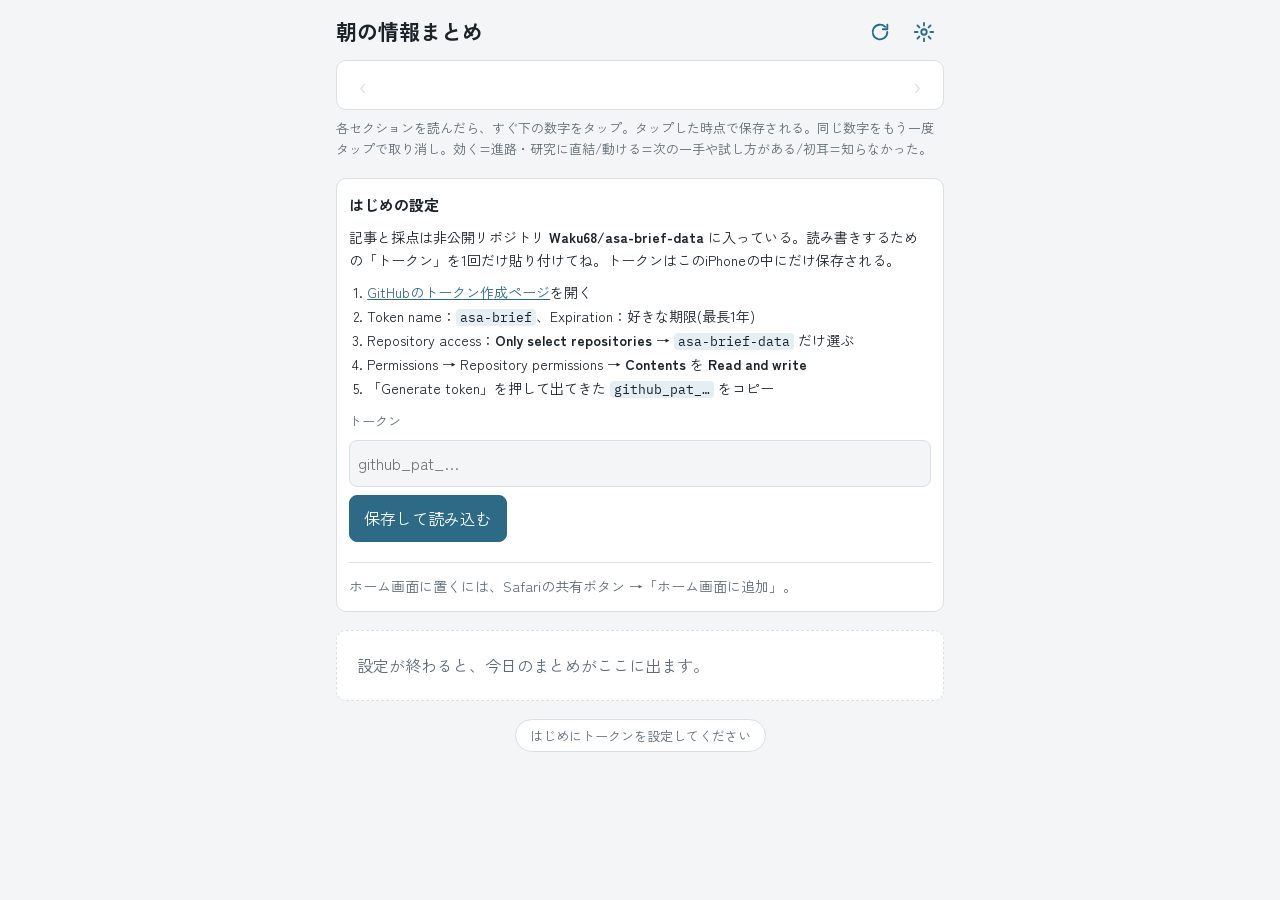
==== index.html @ 8b72187d "朝刊アプリ(PWA)の最初の版 Co-Authored-By: Claude Opus 5.5 <noreply@anthropic.com> Claude-Session: https://clau" ====
<!doctype html>
<html lang="ja">
<head>
<meta charset="utf-8">
<meta name="viewport" content="width=device-width,initial-scale=1,viewport-fit=cover">
<title>朝刊</title>
<meta name="description" content="わくの毎朝の情報まとめ">
<meta name="apple-mobile-web-app-capable" content="yes">
<meta name="mobile-web-app-capable" content="yes">
<meta name="apple-mobile-web-app-title" content="朝刊">
<meta name="apple-mobile-web-app-status-bar-style" content="default">
<meta name="theme-color" content="#f3f5f6" media="(prefers-color-scheme: light)">
<meta name="theme-color" content="#12181c" media="(prefers-color-scheme: dark)">
<link rel="manifest" href="manifest.webmanifest">
<link rel="icon" href="icon-192.png">
<link rel="apple-touch-icon" href="apple-touch-icon.png">
<link rel="preconnect" href="https://fonts.googleapis.com">
<link rel="preconnect" href="https://fonts.gstatic.com" crossorigin>
<link rel="stylesheet" href="https://fonts.googleapis.com/css2?family=Zen+Kaku+Gothic+New:wght@400;500;700&family=IBM+Plex+Mono:wght@500&display=swap">
<link rel="stylesheet" href="vendor/leaflet.css">
<link rel="stylesheet" href="style.css">
</head>
<body>
<div class="wrap">
  <header class="top">
    <div class="titlerow">
      <h1 id="title">朝の情報まとめ</h1>
      <div class="tools">
        <button id="reload" class="icon" type="button" aria-label="最新を読み込む" title="最新を読み込む">
          <svg viewBox="0 0 24 24" aria-hidden="true"><path d="M20 12a8 8 0 1 1-2.34-5.66M20 4v5h-5" fill="none" stroke="currentColor" stroke-width="2" stroke-linecap="round" stroke-linejoin="round"/></svg>
        </button>
        <button id="gear" class="icon" type="button" aria-label="設定" title="設定">
          <svg viewBox="0 0 24 24" aria-hidden="true"><circle cx="12" cy="12" r="3" fill="none" stroke="currentColor" stroke-width="2"/><path d="M12 2v3M12 19v3M2 12h3M19 12h3M4.9 4.9l2.1 2.1M17 17l2.1 2.1M4.9 19.1 7 17M17 7l2.1-2.1" fill="none" stroke="currentColor" stroke-width="2" stroke-linecap="round"/></svg>
        </button>
      </div>
    </div>
    <div class="datebar">
      <button id="prev" type="button" aria-label="前の回" disabled>‹</button>
      <span id="which">読み込み中</span>
      <button id="next" type="button" aria-label="次の回" disabled>›</button>
    </div>
    <p class="help">各セクションを読んだら、すぐ下の数字をタップ。タップした時点で保存される。同じ数字をもう一度タップで取り消し。効く=進路・研究に直結/動ける=次の一手や試し方がある/初耳=知らなかった。</p>
  </header>

  <section id="settings" class="card settings" hidden>
    <h2>はじめの設定</h2>
    <p>記事と採点は非公開リポジトリ <b>Waku68/asa-brief-data</b> に入っている。読み書きするための「トークン」を1回だけ貼り付けてね。トークンはこのiPhoneの中にだけ保存される。</p>
    <ol>
      <li><a href="https://github.com/settings/personal-access-tokens/new" target="_blank" rel="noopener">GitHubのトークン作成ページ</a>を開く</li>
      <li>Token name：<code>asa-brief</code>、Expiration：好きな期限(最長1年)</li>
      <li>Repository access：<b>Only select repositories</b> → <code>asa-brief-data</code> だけ選ぶ</li>
      <li>Permissions → Repository permissions → <b>Contents</b> を <b>Read and write</b></li>
      <li>「Generate token」を押して出てきた <code>github_pat_…</code> をコピー</li>
    </ol>
    <label for="token" class="lab2">トークン</label>
    <input id="token" type="password" autocomplete="off" autocapitalize="off" spellcheck="false" placeholder="github_pat_…">
    <div class="btnrow">
      <button id="saveToken" type="button" class="primary">保存して読み込む</button>
      <button id="closeSettings" type="button">閉じる</button>
    </div>
    <p id="tokenMsg" class="help" role="status"></p>
    <hr>
    <p class="help">ホーム画面に置くには、Safariの共有ボタン →「ホーム画面に追加」。</p>
  </section>

  <form id="f" onsubmit="return false">
    <div id="body"><div class="empty">まとめを読み込んでいます。</div></div>
    <div id="tail" hidden>
      <section class="card"><h2>全体の分量</h2><div class="seg three"><input type="radio" id="vol-0" name="volume" value="多すぎ"><label for="vol-0">多すぎ</label><input type="radio" id="vol-1" name="volume" value="ちょうど"><label for="vol-1">ちょうど</label><input type="radio" id="vol-2" name="volume" value="足りない"><label for="vol-2">足りない</label></div></section>
      <section class="card"><h2>ひとこと(任意)</h2><textarea id="note" placeholder="例:編入の話をもっと/この話を明日深掘りして"></textarea></section>
    </div>
  </form>
  <div id="status" role="status">接続中…</div>
</div>
<script src="vendor/marked.min.js"></script>
<script src="vendor/purify.min.js"></script>
<script src="vendor/leaflet.js"></script>
<script src="app.js"></script>
</body>
</html>
---- vendor/leaflet.css ----
/* required styles */

.leaflet-pane,
.leaflet-tile,
.leaflet-marker-icon,
.leaflet-marker-shadow,
.leaflet-tile-container,
.leaflet-pane > svg,
.leaflet-pane > canvas,
.leaflet-zoom-box,
.leaflet-image-layer,
.leaflet-layer {
	position: absolute;
	left: 0;
	top: 0;
	}
.leaflet-container {
	overflow: hidden;
	}
.leaflet-tile,
.leaflet-marker-icon,
.leaflet-marker-shadow {
	-webkit-user-select: none;
	   -moz-user-select: none;
	        user-select: none;
	  -webkit-user-drag: none;
	}
/* Prevents IE11 from highlighting tiles in blue */
.leaflet-tile::selection {
	background: transparent;
}
/* Safari renders non-retina tile on retina better with this, but Chrome is worse */
.leaflet-safari .leaflet-tile {
	image-rendering: -webkit-optimize-contrast;
	}
/* hack that prevents hw layers "stretching" when loading new tiles */
.leaflet-safari .leaflet-tile-container {
	width: 1600px;
	height: 1600px;
	-webkit-transform-origin: 0 0;
	}
.leaflet-marker-icon,
.leaflet-marker-shadow {
	display: block;
	}
/* .leaflet-container svg: reset svg max-width decleration shipped in Joomla! (joomla.org) 3.x */
/* .leaflet-container img: map is broken in FF if you have max-width: 100% on tiles */
.leaflet-container .leaflet-overlay-pane svg {
	max-width: none !important;
	max-height: none !important;
	}
.leaflet-container .leaflet-marker-pane img,
.leaflet-container .leaflet-shadow-pane img,
.leaflet-container .leaflet-tile-pane img,
.leaflet-container img.leaflet-image-layer,
.leaflet-container .leaflet-tile {
	max-width: none !important;
	max-height: none !important;
	width: auto;
	padding: 0;
	}

.leaflet-container img.leaflet-tile {
	/* See: https://bugs.chromium.org/p/chromium/issues/detail?id=600120 */
	mix-blend-mode: plus-lighter;
}

.leaflet-container.leaflet-touch-zoom {
	-ms-touch-action: pan-x pan-y;
	touch-action: pan-x pan-y;
	}
.leaflet-container.leaflet-touch-drag {
	-ms-touch-action: pinch-zoom;
	/* Fallback for FF which doesn't support pinch-zoom */
	touch-action: none;
	touch-action: pinch-zoom;
}
.leaflet-container.leaflet-touch-drag.leaflet-touch-zoom {
	-ms-touch-action: none;
	touch-action: none;
}
.leaflet-container {
	-webkit-tap-highlight-color: transparent;
}
.leaflet-container a {
	-webkit-tap-highlight-color: rgba(51, 181, 229, 0.4);
}
.leaflet-tile {
	filter: inherit;
	visibility: hidden;
	}
.leaflet-tile-loaded {
	visibility: inherit;
	}
.leaflet-zoom-box {
	width: 0;
	height: 0;
	-moz-box-sizing: border-box;
	     box-sizing: border-box;
	z-index: 800;
	}
/* workaround for https://bugzilla.mozilla.org/show_bug.cgi?id=888319 */
.leaflet-overlay-pane svg {
	-moz-user-select: none;
	}

.leaflet-pane         { z-index: 400; }

.leaflet-tile-pane    { z-index: 200; }
.leaflet-overlay-pane { z-index: 400; }
.leaflet-shadow-pane  { z-index: 500; }
.leaflet-marker-pane  { z-index: 600; }
.leaflet-tooltip-pane   { z-index: 650; }
.leaflet-popup-pane   { z-index: 700; }

.leaflet-map-pane canvas { z-index: 100; }
.leaflet-map-pane svg    { z-index: 200; }

.leaflet-vml-shape {
	width: 1px;
	height: 1px;
	}
.lvml {
	behavior: url(#default#VML);
	display: inline-block;
	position: absolute;
	}


/* control positioning */

.leaflet-control {
	position: relative;
	z-index: 800;
	pointer-events: visiblePainted; /* IE 9-10 doesn't have auto */
	pointer-events: auto;
	}
.leaflet-top,
.leaflet-bottom {
	position: absolute;
	z-index: 1000;
	pointer-events: none;
	}
.leaflet-top {
	top: 0;
	}
.leaflet-right {
	right: 0;
	}
.leaflet-bottom {
	bottom: 0;
	}
.leaflet-left {
	left: 0;
	}
.leaflet-control {
	float: left;
	clear: both;
	}
.leaflet-right .leaflet-control {
	float: right;
	}
.leaflet-top .leaflet-control {
	margin-top: 10px;
	}
.leaflet-bottom .leaflet-control {
	margin-bottom: 10px;
	}
.leaflet-left .leaflet-control {
	margin-left: 10px;
	}
.leaflet-right .leaflet-control {
	margin-right: 10px;
	}


/* zoom and fade animations */

.leaflet-fade-anim .leaflet-popup {
	opacity: 0;
	-webkit-transition: opacity 0.2s linear;
	   -moz-transition: opacity 0.2s linear;
	        transition: opacity 0.2s linear;
	}
.leaflet-fade-anim .leaflet-map-pane .leaflet-popup {
	opacity: 1;
	}
.leaflet-zoom-animated {
	-webkit-transform-origin: 0 0;
	    -ms-transform-origin: 0 0;
	        transform-origin: 0 0;
	}
svg.leaflet-zoom-animated {
	will-change: transform;
}

.leaflet-zoom-anim .leaflet-zoom-animated {
	-webkit-transition: -webkit-transform 0.25s cubic-bezier(0,0,0.25,1);
	   -moz-transition:    -moz-transform 0.25s cubic-bezier(0,0,0.25,1);
	        transition:         transform 0.25s cubic-bezier(0,0,0.25,1);
	}
.leaflet-zoom-anim .leaflet-tile,
.leaflet-pan-anim .leaflet-tile {
	-webkit-transition: none;
	   -moz-transition: none;
	        transition: none;
	}

.leaflet-zoom-anim .leaflet-zoom-hide {
	visibility: hidden;
	}


/* cursors */

.leaflet-interactive {
	cursor: pointer;
	}
.leaflet-grab {
	cursor: -webkit-grab;
	cursor:    -moz-grab;
	cursor:         grab;
	}
.leaflet-crosshair,
.leaflet-crosshair .leaflet-interactive {
	cursor: crosshair;
	}
.leaflet-popup-pane,
.leaflet-control {
	cursor: auto;
	}
.leaflet-dragging .leaflet-grab,
.leaflet-dragging .leaflet-grab .leaflet-interactive,
.leaflet-dragging .leaflet-marker-draggable {
	cursor: move;
	cursor: -webkit-grabbing;
	cursor:    -moz-grabbing;
	cursor:         grabbing;
	}

/* marker & overlays interactivity */
.leaflet-marker-icon,
.leaflet-marker-shadow,
.leaflet-image-layer,
.leaflet-pane > svg path,
.leaflet-tile-container {
	pointer-events: none;
	}

.leaflet-marker-icon.leaflet-interactive,
.leaflet-image-layer.leaflet-interactive,
.leaflet-pane > svg path.leaflet-interactive,
svg.leaflet-image-layer.leaflet-interactive path {
	pointer-events: visiblePainted; /* IE 9-10 doesn't have auto */
	pointer-events: auto;
	}

/* visual tweaks */

.leaflet-container {
	background: #ddd;
	outline-offset: 1px;
	}
.leaflet-container a {
	color: #0078A8;
	}
.leaflet-zoom-box {
	border: 2px dotted #38f;
	background: rgba(255,255,255,0.5);
	}


/* general typography */
.leaflet-container {
	font-family: "Helvetica Neue", Arial, Helvetica, sans-serif;
	font-size: 12px;
	font-size: 0.75rem;
	line-height: 1.5;
	}


/* general toolbar styles */

.leaflet-bar {
	box-shadow: 0 1px 5px rgba(0,0,0,0.65);
	border-radius: 4px;
	}
.leaflet-bar a {
	background-color: #fff;
	border-bottom: 1px solid #ccc;
	width: 26px;
	height: 26px;
	line-height: 26px;
	display: block;
	text-align: center;
	text-decoration: none;
	color: black;
	}
.leaflet-bar a,
.leaflet-control-layers-toggle {
	background-position: 50% 50%;
	background-repeat: no-repeat;
	display: block;
	}
.leaflet-bar a:hover,
.leaflet-bar a:focus {
	background-color: #f4f4f4;
	}
.leaflet-bar a:first-child {
	border-top-left-radius: 4px;
	border-top-right-radius: 4px;
	}
.leaflet-bar a:last-child {
	border-bottom-left-radius: 4px;
	border-bottom-right-radius: 4px;
	border-bottom: none;
	}
.leaflet-bar a.leaflet-disabled {
	cursor: default;
	background-color: #f4f4f4;
	color: #bbb;
	}

.leaflet-touch .leaflet-bar a {
	width: 30px;
	height: 30px;
	line-height: 30px;
	}
.leaflet-touch .leaflet-bar a:first-child {
	border-top-left-radius: 2px;
	border-top-right-radius: 2px;
	}
.leaflet-touch .leaflet-bar a:last-child {
	border-bottom-left-radius: 2px;
	border-bottom-right-radius: 2px;
	}

/* zoom control */

.leaflet-control-zoom-in,
.leaflet-control-zoom-out {
	font: bold 18px 'Lucida Console', Monaco, monospace;
	text-indent: 1px;
	}

.leaflet-touch .leaflet-control-zoom-in, .leaflet-touch .leaflet-control-zoom-out  {
	font-size: 22px;
	}


/* layers control */

.leaflet-control-layers {
	box-shadow: 0 1px 5px rgba(0,0,0,0.4);
	background: #fff;
	border-radius: 5px;
	}
.leaflet-control-layers-toggle {
	background-image: url(images/layers.png);
	width: 36px;
	height: 36px;
	}
.leaflet-retina .leaflet-control-layers-toggle {
	background-image: url(images/layers-2x.png);
	background-size: 26px 26px;
	}
.leaflet-touch .leaflet-control-layers-toggle {
	width: 44px;
	height: 44px;
	}
.leaflet-control-layers .leaflet-control-layers-list,
.leaflet-control-layers-expanded .leaflet-control-layers-toggle {
	display: none;
	}
.leaflet-control-layers-expanded .leaflet-control-layers-list {
	display: block;
	position: relative;
	}
.leaflet-control-layers-expanded {
	padding: 6px 10px 6px 6px;
	color: #333;
	background: #fff;
	}
.leaflet-control-layers-scrollbar {
	overflow-y: scroll;
	overflow-x: hidden;
	padding-right: 5px;
	}
.leaflet-control-layers-selector {
	margin-top: 2px;
	position: relative;
	top: 1px;
	}
.leaflet-control-layers label {
	display: block;
	font-size: 13px;
	font-size: 1.08333em;
	}
.leaflet-control-layers-separator {
	height: 0;
	border-top: 1px solid #ddd;
	margin: 5px -10px 5px -6px;
	}

/* Default icon URLs */
.leaflet-default-icon-path { /* used only in path-guessing heuristic, see L.Icon.Default */
	background-image: url(images/marker-icon.png);
	}


/* attribution and scale controls */

.leaflet-container .leaflet-control-attribution {
	background: #fff;
	background: rgba(255, 255, 255, 0.8);
	margin: 0;
	}
.leaflet-control-attribution,
.leaflet-control-scale-line {
	padding: 0 5px;
	color: #333;
	line-height: 1.4;
	}
.leaflet-control-attribution a {
	text-decoration: none;
	}
.leaflet-control-attribution a:hover,
.leaflet-control-attribution a:focus {
	text-decoration: underline;
	}
.leaflet-attribution-flag {
	display: inline !important;
	vertical-align: baseline !important;
	width: 1em;
	height: 0.6669em;
	}
.leaflet-left .leaflet-control-scale {
	margin-left: 5px;
	}
.leaflet-bottom .leaflet-control-scale {
	margin-bottom: 5px;
	}
.leaflet-control-scale-line {
	border: 2px solid #777;
	border-top: none;
	line-height: 1.1;
	padding: 2px 5px 1px;
	white-space: nowrap;
	-moz-box-sizing: border-box;
	     box-sizing: border-box;
	background: rgba(255, 255, 255, 0.8);
	text-shadow: 1px 1px #fff;
	}
.leaflet-control-scale-line:not(:first-child) {
	border-top: 2px solid #777;
	border-bottom: none;
	margin-top: -2px;
	}
.leaflet-control-scale-line:not(:first-child):not(:last-child) {
	border-bottom: 2px solid #777;
	}

.leaflet-touch .leaflet-control-attribution,
.leaflet-touch .leaflet-control-layers,
.leaflet-touch .leaflet-bar {
	box-shadow: none;
	}
.leaflet-touch .leaflet-control-layers,
.leaflet-touch .leaflet-bar {
	border: 2px solid rgba(0,0,0,0.2);
	background-clip: padding-box;
	}


/* popup */

.leaflet-popup {
	position: absolute;
	text-align: center;
	margin-bottom: 20px;
	}
.leaflet-popup-content-wrapper {
	padding: 1px;
	text-align: left;
	border-radius: 12px;
	}
.leaflet-popup-content {
	margin: 13px 24px 13px 20px;
	line-height: 1.3;
	font-size: 13px;
	font-size: 1.08333em;
	min-height: 1px;
	}
.leaflet-popup-content p {
	margin: 17px 0;
	margin: 1.3em 0;
	}
.leaflet-popup-tip-container {
	width: 40px;
	height: 20px;
	position: absolute;
	left: 50%;
	margin-top: -1px;
	margin-left: -20px;
	overflow: hidden;
	pointer-events: none;
	}
.leaflet-popup-tip {
	width: 17px;
	height: 17px;
	padding: 1px;

	margin: -10px auto 0;
	pointer-events: auto;

	-webkit-transform: rotate(45deg);
	   -moz-transform: rotate(45deg);
	    -ms-transform: rotate(45deg);
	        transform: rotate(45deg);
	}
.leaflet-popup-content-wrapper,
.leaflet-popup-tip {
	background: white;
	color: #333;
	box-shadow: 0 3px 14px rgba(0,0,0,0.4);
	}
.leaflet-container a.leaflet-popup-close-button {
	position: absolute;
	top: 0;
	right: 0;
	border: none;
	text-align: center;
	width: 24px;
	height: 24px;
	font: 16px/24px Tahoma, Verdana, sans-serif;
	color: #757575;
	text-decoration: none;
	background: transparent;
	}
.leaflet-container a.leaflet-popup-close-button:hover,
.leaflet-container a.leaflet-popup-close-button:focus {
	color: #585858;
	}
.leaflet-popup-scrolled {
	overflow: auto;
	}

.leaflet-oldie .leaflet-popup-content-wrapper {
	-ms-zoom: 1;
	}
.leaflet-oldie .leaflet-popup-tip {
	width: 24px;
	margin: 0 auto;

	-ms-filter: "progid:DXImageTransform.Microsoft.Matrix(M11=0.70710678, M12=0.70710678, M21=-0.70710678, M22=0.70710678)";
	filter: progid:DXImageTransform.Microsoft.Matrix(M11=0.70710678, M12=0.70710678, M21=-0.70710678, M22=0.70710678);
	}

.leaflet-oldie .leaflet-control-zoom,
.leaflet-oldie .leaflet-control-layers,
.leaflet-oldie .leaflet-popup-content-wrapper,
.leaflet-oldie .leaflet-popup-tip {
	border: 1px solid #999;
	}


/* div icon */

.leaflet-div-icon {
	background: #fff;
	border: 1px solid #666;
	}


/* Tooltip */
/* Base styles for the element that has a tooltip */
.leaflet-tooltip {
	position: absolute;
	padding: 6px;
	background-color: #fff;
	border: 1px solid #fff;
	border-radius: 3px;
	color: #222;
	white-space: nowrap;
	-webkit-user-select: none;
	-moz-user-select: none;
	-ms-user-select: none;
	user-select: none;
	pointer-events: none;
	box-shadow: 0 1px 3px rgba(0,0,0,0.4);
	}
.leaflet-tooltip.leaflet-interactive {
	cursor: pointer;
	pointer-events: auto;
	}
.leaflet-tooltip-top:before,
.leaflet-tooltip-bottom:before,
.leaflet-tooltip-left:before,
.leaflet-tooltip-right:before {
	position: absolute;
	pointer-events: none;
	border: 6px solid transparent;
	background: transparent;
	content: "";
	}

/* Directions */

.leaflet-tooltip-bottom {
	margin-top: 6px;
}
.leaflet-tooltip-top {
	margin-top: -6px;
}
.leaflet-tooltip-bottom:before,
.leaflet-tooltip-top:before {
	left: 50%;
	margin-left: -6px;
	}
.leaflet-tooltip-top:before {
	bottom: 0;
	margin-bottom: -12px;
	border-top-color: #fff;
	}
.leaflet-tooltip-bottom:before {
	top: 0;
	margin-top: -12px;
	margin-left: -6px;
	border-bottom-color: #fff;
	}
.leaflet-tooltip-left {
	margin-left: -6px;
}
.leaflet-tooltip-right {
	margin-left: 6px;
}
.leaflet-tooltip-left:before,
.leaflet-tooltip-right:before {
	top: 50%;
	margin-top: -6px;
	}
.leaflet-tooltip-left:before {
	right: 0;
	margin-right: -12px;
	border-left-color: #fff;
	}
.leaflet-tooltip-right:before {
	left: 0;
	margin-left: -12px;
	border-right-color: #fff;
	}

/* Printing */

@media print {
	/* Prevent printers from removing background-images of controls. */
	.leaflet-control {
		-webkit-print-color-adjust: exact;
		print-color-adjust: exact;
		}
	}
---- style.css ----
/* layout: one reading column; each section's text is followed directly by its own rating strip */
:root{
  --bg:#f3f5f6; --surface:#ffffff; --fg:#1b2329; --muted:#5e6b74; --line:#d9dfe3;
  --accent:#2c6a86; --accent-fg:#ffffff; --soft:#e4eef3; --ok:#2f7a4f; --warn:#a0522d;
  --f-body:"Zen Kaku Gothic New",system-ui,-apple-system,"Hiragino Sans",sans-serif;
  --f-num:"IBM Plex Mono",ui-monospace,Menlo,monospace;
  color-scheme:light;
}
@media (prefers-color-scheme:dark){:root:not([data-theme="light"]){
  --bg:#12181c; --surface:#1a2228; --fg:#e6ecef; --muted:#97a6af; --line:#2c3840;
  --accent:#7fbcd8; --accent-fg:#0f1a20; --soft:#203039; --ok:#7cc79a; --warn:#e0a07a; color-scheme:dark}}
:root[data-theme="dark"]{
  --bg:#12181c; --surface:#1a2228; --fg:#e6ecef; --muted:#97a6af; --line:#2c3840;
  --accent:#7fbcd8; --accent-fg:#0f1a20; --soft:#203039; --ok:#7cc79a; --warn:#e0a07a; color-scheme:dark}
*{box-sizing:border-box}
html{-webkit-text-size-adjust:100%}
body{margin:0;background:var(--bg);color:var(--fg);font-family:var(--f-body);font-size:16px;line-height:1.8;
  padding-top:env(safe-area-inset-top,0px);padding-bottom:env(safe-area-inset-bottom,0px)}
[hidden]{display:none!important}
img{max-width:100%}
.wrap{max-width:640px;margin:0 auto;padding-inline:16px;padding-block:12px 48px;display:grid;gap:18px}
header.top{display:grid;gap:8px}
.titlerow{display:flex;align-items:center;justify-content:space-between;gap:8px}
h1{font-size:21px;line-height:1.4;margin:0;text-wrap:balance}
.tools{display:flex;gap:4px}
button{font:inherit}
.icon{background:transparent;border:0;color:var(--accent);width:40px;height:40px;border-radius:8px;display:grid;place-items:center;cursor:pointer}
.icon svg{width:22px;height:22px}
.icon.spin svg{animation:spin 1s linear infinite}
@keyframes spin{to{transform:rotate(360deg)}}
@media (prefers-reduced-motion:reduce){.icon.spin svg{animation:none}}
button:focus-visible,a:focus-visible{outline:2px solid var(--accent);outline-offset:2px}
.datebar{display:flex;align-items:center;justify-content:space-between;gap:8px;background:var(--surface);border:1px solid var(--line);border-radius:10px;padding:4px}
.datebar button{background:transparent;border:0;color:var(--accent);font-size:22px;width:44px;height:40px;border-radius:8px;cursor:pointer}
.datebar button:disabled{color:var(--line);cursor:default}
#which{font-family:var(--f-num);font-size:15px;font-variant-numeric:tabular-nums;text-align:center}
.help{color:var(--muted);font-size:13px;line-height:1.6;margin:0}
#body,#tail,#f{display:grid;gap:18px}
.lead{background:var(--soft);border-radius:10px;padding:12px 14px;display:grid;gap:6px}
.lead .k{font-size:12px;letter-spacing:.06em;color:var(--muted)}
.lead p{margin:0}
.md{min-width:0;overflow-wrap:anywhere}
.md p{margin:0 0 .7em}
.md ul,.md ol{margin:0 0 .8em;padding-left:1.3em}
.md li{margin:.2em 0}
.md a{color:var(--accent)}
.md strong{font-weight:700}
.md table{display:block;overflow-x:auto;border-collapse:collapse;font-size:14px;margin:0 0 .8em;line-height:1.6}
.md th,.md td{border:1px solid var(--line);padding:6px 8px;vertical-align:top;min-width:7em}
.md th{background:var(--soft);text-align:left}
.md p:last-child:has(> a:first-child){font-size:13px;color:var(--muted)}
.md code{font-family:var(--f-num);font-size:.9em;background:var(--soft);padding:0 4px;border-radius:4px}
/* photos and maps attached to an item */
.md li.has-fig{list-style:none;margin-left:-1.3em}
figure.photo{margin:.4em 0 .6em;display:grid;gap:4px}
figure.photo img{display:block;width:100%;max-height:60vh;object-fit:cover;border-radius:8px;background:var(--soft)}
figure.photo figcaption,.mapcap{font-size:12px;line-height:1.5;color:var(--muted)}
.map{height:200px;border-radius:8px;border:1px solid var(--line);margin:.4em 0 .2em;background:var(--soft);z-index:0}
.leaflet-container{font-family:var(--f-body)}
article{display:grid;gap:10px;scroll-margin-top:12px}
article h2{font-size:18px;line-height:1.4;margin:6px 0 0;padding-top:14px;border-top:2px solid var(--fg);text-wrap:balance}
.rate{background:var(--surface);border:1px solid var(--line);border-radius:10px;padding:10px 12px;display:grid;gap:8px}
.rate .cap{font-size:12px;letter-spacing:.06em;color:var(--muted)}
.row{display:grid;grid-template-columns:4.2em 1fr;align-items:center;gap:8px}
.row .lab{font-size:13px;color:var(--muted)}
.seg{display:grid;grid-template-columns:repeat(5,1fr);gap:6px}
.seg.three{grid-template-columns:repeat(3,1fr)}
.seg input{position:absolute;opacity:0;width:1px;height:1px;pointer-events:none}
.seg label{display:flex;align-items:center;justify-content:center;height:40px;border:1px solid var(--line);background:var(--bg);color:var(--fg);border-radius:8px;font-family:var(--f-num);font-size:15px;cursor:pointer;user-select:none;-webkit-user-select:none;-webkit-tap-highlight-color:transparent;touch-action:manipulation}
.seg.three label{font-family:var(--f-body);font-size:14px}
.seg input:checked+label{background:var(--accent);border-color:var(--accent);color:var(--accent-fg)}
.seg input:focus-visible+label{outline:2px solid var(--accent);outline-offset:2px}
.card{background:var(--surface);border:1px solid var(--line);border-radius:10px;padding:12px;display:grid;gap:8px}
.card h2{font-size:15px;margin:0}
textarea,input[type=password],input[type=text]{width:100%;border:1px solid var(--line);border-radius:8px;background:var(--bg);color:var(--fg);font:inherit;font-size:16px;padding:8px}
textarea{min-height:70px}
.settings p,.settings ol{margin:0;font-size:14px;line-height:1.7}
.settings ol{padding-left:1.3em}
.settings a{color:var(--accent)}
.settings code{font-family:var(--f-num);font-size:13px;background:var(--soft);padding:0 4px;border-radius:4px;overflow-wrap:anywhere}
.settings hr{border:0;border-top:1px solid var(--line);width:100%;margin:4px 0}
.lab2{font-size:13px;color:var(--muted)}
.btnrow{display:flex;gap:8px;flex-wrap:wrap}
.btnrow button{border:1px solid var(--line);background:var(--bg);color:var(--fg);border-radius:8px;padding:8px 14px;cursor:pointer}
.btnrow button.primary{background:var(--accent);border-color:var(--accent);color:var(--accent-fg)}
#status{z-index:1000;position:sticky;bottom:calc(env(safe-area-inset-bottom,0px) + 8px);justify-self:center;font-size:13px;color:var(--muted);background:var(--surface);border:1px solid var(--line);border-radius:999px;padding:4px 14px;min-height:1.4em;max-width:100%;text-align:center}
#status.ok{color:var(--ok)}
#status.warn{color:var(--warn)}
.empty{background:var(--surface);border:1px dashed var(--line);border-radius:10px;padding:20px;color:var(--muted)}
@media (prefers-reduced-motion:no-preference){.seg label{transition:background .12s}}
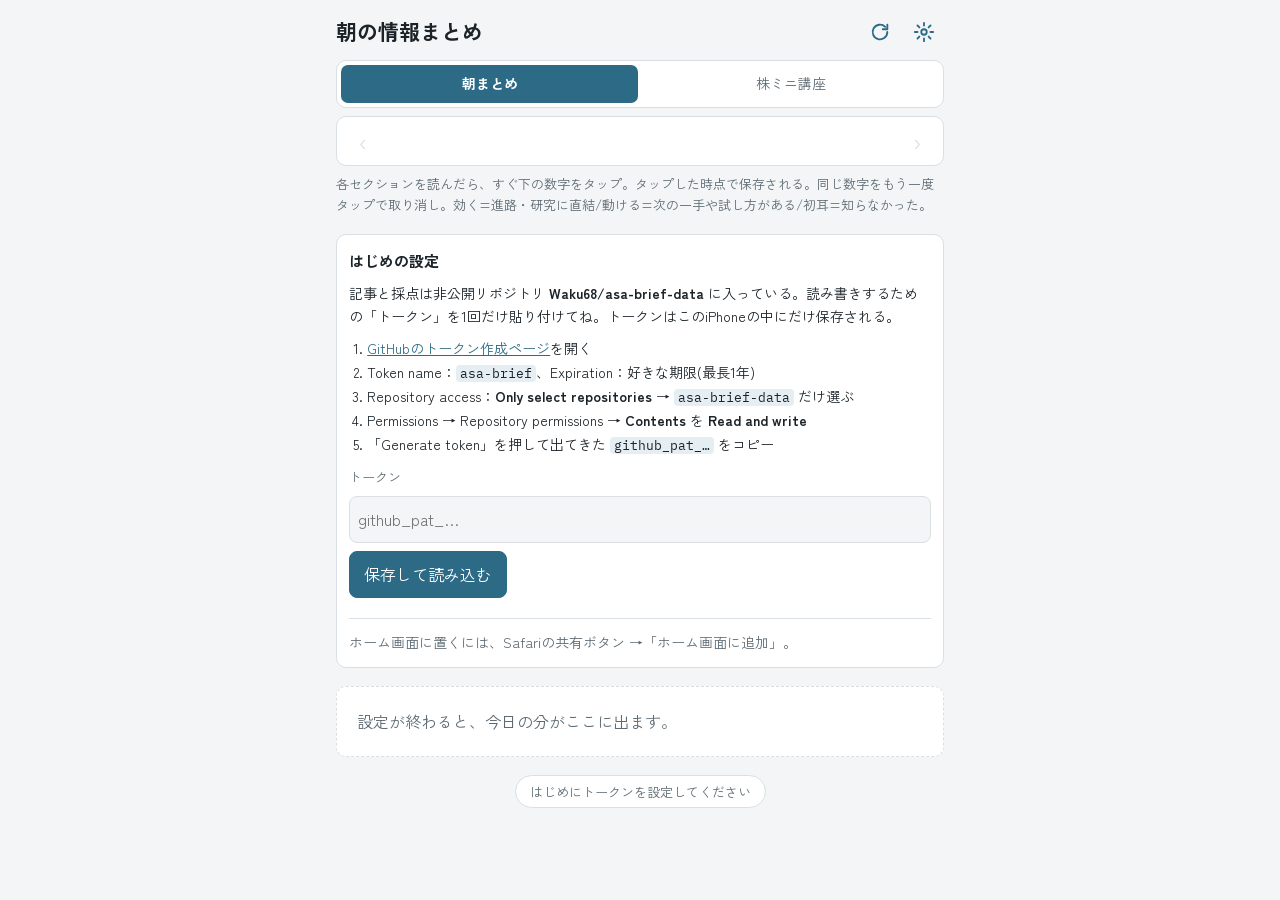
==== commit b4096dc4: "株ミニ講座のタブを追加 Co-Authored-By: Claude Opus 5.5 <noreply@anthropic.com> Claude-Session: https://claude.a" ====
--- a/index.html
+++ b/index.html
@@ -34,12 +34,16 @@
         </button>
       </div>
     </div>
+    <nav class="tabs" role="tablist" aria-label="読むもの">
+      <button type="button" role="tab" id="tab-brief" data-view="brief" aria-selected="true">朝まとめ</button>
+      <button type="button" role="tab" id="tab-kabu" data-view="kabu" aria-selected="false">株ミニ講座</button>
+    </nav>
     <div class="datebar">
       <button id="prev" type="button" aria-label="前の回" disabled>‹</button>
       <span id="which">読み込み中</span>
       <button id="next" type="button" aria-label="次の回" disabled>›</button>
     </div>
-    <p class="help">各セクションを読んだら、すぐ下の数字をタップ。タップした時点で保存される。同じ数字をもう一度タップで取り消し。効く=進路・研究に直結/動ける=次の一手や試し方がある/初耳=知らなかった。</p>
+    <p class="help" id="help"></p>
   </header>
 
   <section id="settings" class="card settings" hidden>
@@ -64,12 +68,10 @@
   </section>
 
   <form id="f" onsubmit="return false">
-    <div id="body"><div class="empty">まとめを読み込んでいます。</div></div>
-    <div id="tail" hidden>
-      <section class="card"><h2>全体の分量</h2><div class="seg three"><input type="radio" id="vol-0" name="volume" value="多すぎ"><label for="vol-0">多すぎ</label><input type="radio" id="vol-1" name="volume" value="ちょうど"><label for="vol-1">ちょうど</label><input type="radio" id="vol-2" name="volume" value="足りない"><label for="vol-2">足りない</label></div></section>
-      <section class="card"><h2>ひとこと(任意)</h2><textarea id="note" placeholder="例:編入の話をもっと/この話を明日深掘りして"></textarea></section>
-    </div>
+    <div id="body"><div class="empty">読み込んでいます。</div></div>
+    <div id="tail" hidden></div>
   </form>
+  <p class="foot" id="foot" hidden>この講座は仕組みの理解が目的で、特定の銘柄の売買を勧めるものではありません。</p>
   <div id="status" role="status">接続中…</div>
 </div>
 <script src="vendor/marked.min.js"></script>
--- a/style.css
+++ b/style.css
@@ -30,6 +30,19 @@
 @keyframes spin{to{transform:rotate(360deg)}}
 @media (prefers-reduced-motion:reduce){.icon.spin svg{animation:none}}
 button:focus-visible,a:focus-visible{outline:2px solid var(--accent);outline-offset:2px}
+.tabs{display:grid;grid-template-columns:1fr 1fr;gap:4px;background:var(--surface);border:1px solid var(--line);border-radius:10px;padding:4px}
+.tabs button{border:0;background:transparent;color:var(--muted);border-radius:7px;height:38px;font-size:14px;cursor:pointer}
+.tabs button[aria-selected="true"]{background:var(--accent);color:var(--accent-fg);font-weight:700}
+details.fold{border:1px solid var(--line);border-radius:10px;background:var(--surface);padding:0 12px}
+details.fold summary{cursor:pointer;padding:10px 0;color:var(--accent);font-weight:700}
+details.fold[open] summary{border-bottom:1px solid var(--line);margin-bottom:10px}
+.ask{background:var(--surface);border:1px solid var(--line);border-radius:10px;padding:10px 12px;display:grid;gap:8px}
+.ask label{font-size:12px;letter-spacing:.06em;color:var(--muted)}
+.qa{display:grid;gap:4px;border-left:3px solid var(--line);padding-left:10px}
+.qa .q{font-size:14px;color:var(--muted);white-space:pre-wrap}
+.qa .a{font-size:15px}
+.md h3{font-size:16px;margin:1em 0 .4em;line-height:1.5}
+.foot{font-size:12px;color:var(--muted);margin:0}
 .datebar{display:flex;align-items:center;justify-content:space-between;gap:8px;background:var(--surface);border:1px solid var(--line);border-radius:10px;padding:4px}
 .datebar button{background:transparent;border:0;color:var(--accent);font-size:22px;width:44px;height:40px;border-radius:8px;cursor:pointer}
 .datebar button:disabled{color:var(--line);cursor:default}
